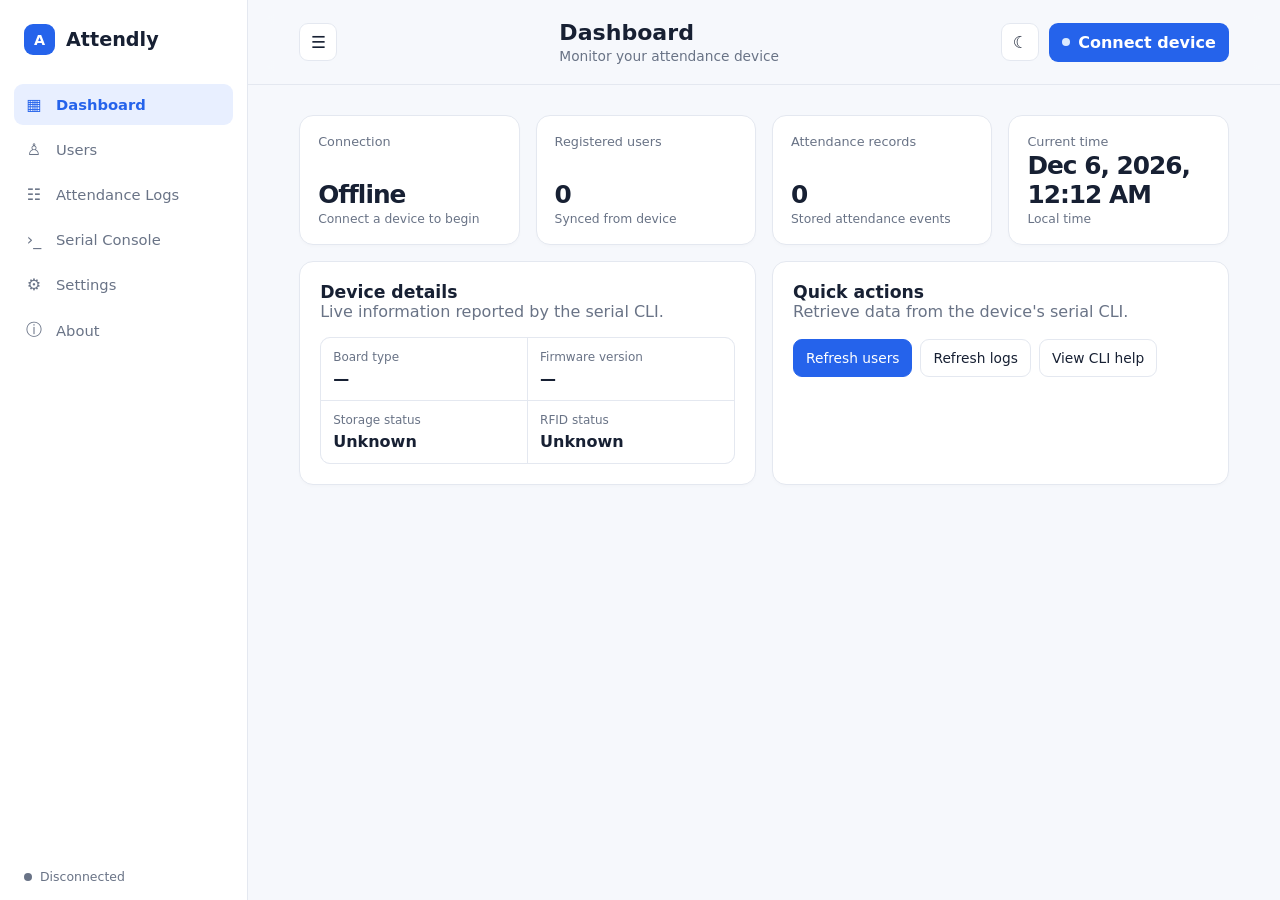
==== hardware/attendance-pwa/index.html @ a7feee50 "updated pwa" ====
<!doctype html>
<html lang="en">
  <head>
    <meta charset="utf-8">
    <meta name="viewport" content="width=device-width, initial-scale=1">
    <meta name="theme-color" content="#2563eb">
    <meta name="description" content="USB serial attendance manager">
    <link rel="manifest" href="./manifest.json">
    <link rel="icon" href="./assets/icon.svg" type="image/svg+xml">
    <link rel="stylesheet" href="./css/main.css">
    <title>Serial Attendance Manager</title>
  </head>
  <body>
    <div class="app-shell">
      <aside class="sidebar" id="sidebar" aria-label="Primary navigation">
        <div class="brand"><span class="brand-mark">A</span><span>Attendly</span></div>
        <nav class="nav-list">
          <button class="nav-item active" data-page="dashboard"><span>▦</span>Dashboard</button>
          <button class="nav-item" data-page="users"><span>♙</span>Users</button>
          <button class="nav-item" data-page="logs"><span>☷</span>Attendance Logs</button>
          <button class="nav-item" data-page="console"><span>›_</span>Serial Console</button>
          <button class="nav-item" data-page="settings"><span>⚙</span>Settings</button>
          <button class="nav-item" data-page="about"><span>ⓘ</span>About</button>
        </nav>
        <div class="sidebar-footer"><span class="status-dot" id="sidebar-status-dot"></span><span id="sidebar-status">Disconnected</span></div>
      </aside>
      <div class="backdrop" id="backdrop"></div>
      <main class="main-content">
        <header class="topbar">
          <button class="icon-button mobile-only" id="menu-button" aria-label="Open navigation">☰</button>
          <div class="page-title"><h1 id="page-title">Dashboard</h1><p id="page-subtitle">Monitor your attendance device</p></div>
          <div class="topbar-actions">
            <button class="icon-button" id="theme-button" aria-label="Toggle colour theme">☾</button>
            <button class="connect-button" id="connect-button"><span class="status-dot"></span><span>Connect device</span></button>
          </div>
        </header>
        <section id="app-content" class="page-content" aria-live="polite"></section>
      </main>
    </div>
    <div class="toast-region" id="toast-region" aria-live="polite"></div>
    <dialog id="reconnect-dialog" class="modal"><form method="dialog"><h2>Device disconnected</h2><p>The USB serial device is no longer available. Would you like to reconnect?</p><div class="modal-actions"><button value="cancel" class="button secondary">Not now</button><button value="reconnect" class="button primary">Reconnect</button></div></form></dialog>
    <script type="module" src="./js/app.js?v=6.6"></script>
  </body>
</html>
---- hardware/attendance-pwa/css/main.css ----
@import url("./layout.css");
@import url("./components.css");
@import url("./animations.css");

:root { color-scheme: light; --bg:#f6f8fc; --surface:#fff; --surface-raised:#fff; --text:#172033; --muted:#697386; --line:#e4e8f0; --primary:#2563eb; --primary-soft:#e8efff; --success:#15956d; --warning:#d97706; --danger:#dc3e47; --terminal:#101827; --terminal-text:#d2ddf4; --shadow:0 14px 34px rgba(30,41,59,.08); font-family:Inter,ui-sans-serif,system-ui,-apple-system,BlinkMacSystemFont,"Segoe UI",sans-serif; }
html[data-theme="dark"] { color-scheme:dark; --bg:#111827; --surface:#192231; --surface-raised:#202c3d; --text:#edf2fb; --muted:#a5b2c6; --line:#2d3a4d; --primary:#76a5ff; --primary-soft:#1b335f; --success:#49ca9c; --warning:#f6af49; --danger:#ff8188; --terminal:#090e17; --terminal-text:#d2ddf4; --shadow:0 14px 34px rgba(0,0,0,.24); }
* { box-sizing:border-box; } body { margin:0; min-width:320px; background:var(--bg); color:var(--text); } button,input,select { font:inherit; } button { cursor:pointer; } h1,h2,h3,p { margin-top:0; } h1 { font-size:1.38rem; margin-bottom:.18rem; } h2 { font-size:1.08rem; margin-bottom:0; } h3 { font-size:.9rem; } .muted { color:var(--muted); }
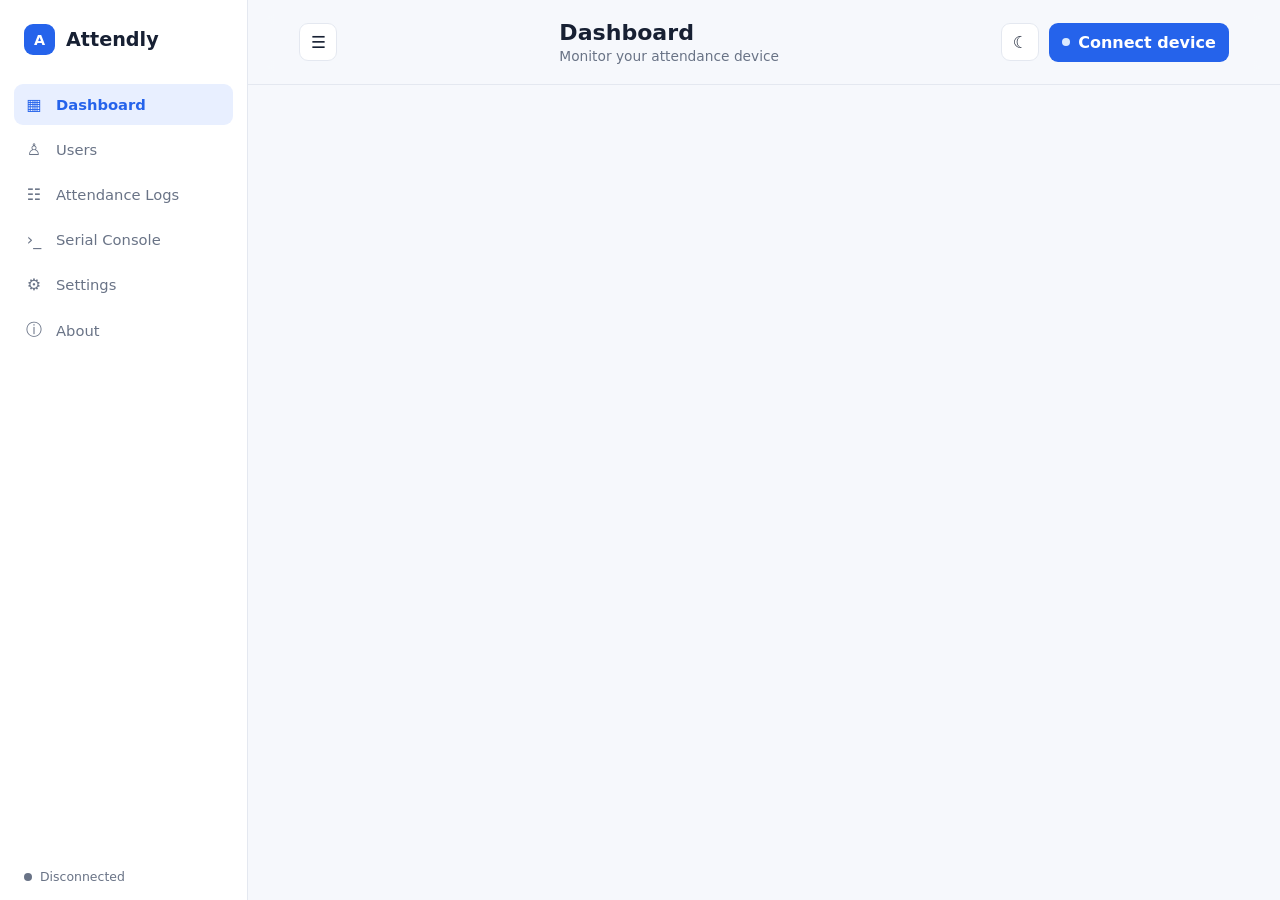
==== commit a809b049: "feat: Add Demo Time Mode with offset configuration and UI integration" ====
--- a/hardware/attendance-pwa/index.html
+++ b/hardware/attendance-pwa/index.html
@@ -30,6 +30,7 @@
           <button class="icon-button mobile-only" id="menu-button" aria-label="Open navigation">☰</button>
           <div class="page-title"><h1 id="page-title">Dashboard</h1><p id="page-subtitle">Monitor your attendance device</p></div>
           <div class="topbar-actions">
+            <span id="demo-badge" class="pill duplicate" style="display:none; font-weight:700; cursor:pointer;" title="Demo Time Mode active — click to configure Settings">DEMO TIME</span>
             <button class="icon-button" id="theme-button" aria-label="Toggle colour theme">☾</button>
             <button class="connect-button" id="connect-button"><span class="status-dot"></span><span>Connect device</span></button>
           </div>
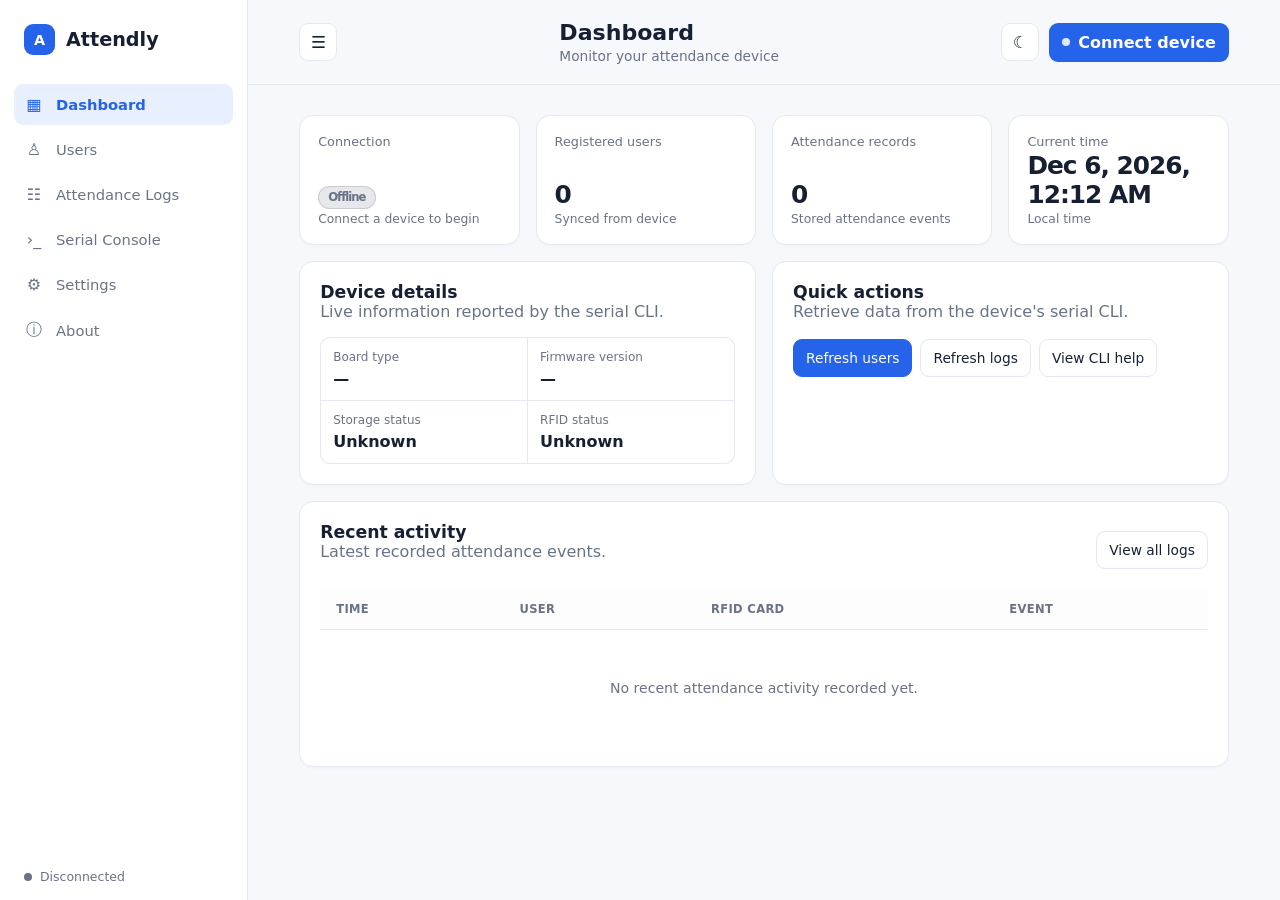
==== commit a65a6b3d: "fix(pwa): Bump app.js query version to v14.3 in index.html to bust stale browser cache" ====
--- a/hardware/attendance-pwa/index.html
+++ b/hardware/attendance-pwa/index.html
@@ -40,6 +40,6 @@
     </div>
     <div class="toast-region" id="toast-region" aria-live="polite"></div>
     <dialog id="reconnect-dialog" class="modal"><form method="dialog"><h2>Device disconnected</h2><p>The USB serial device is no longer available. Would you like to reconnect?</p><div class="modal-actions"><button value="cancel" class="button secondary">Not now</button><button value="reconnect" class="button primary">Reconnect</button></div></form></dialog>
-    <script type="module" src="./js/app.js?v=6.6"></script>
+    <script type="module" src="./js/app.js?v=14.3"></script>
   </body>
 </html>
